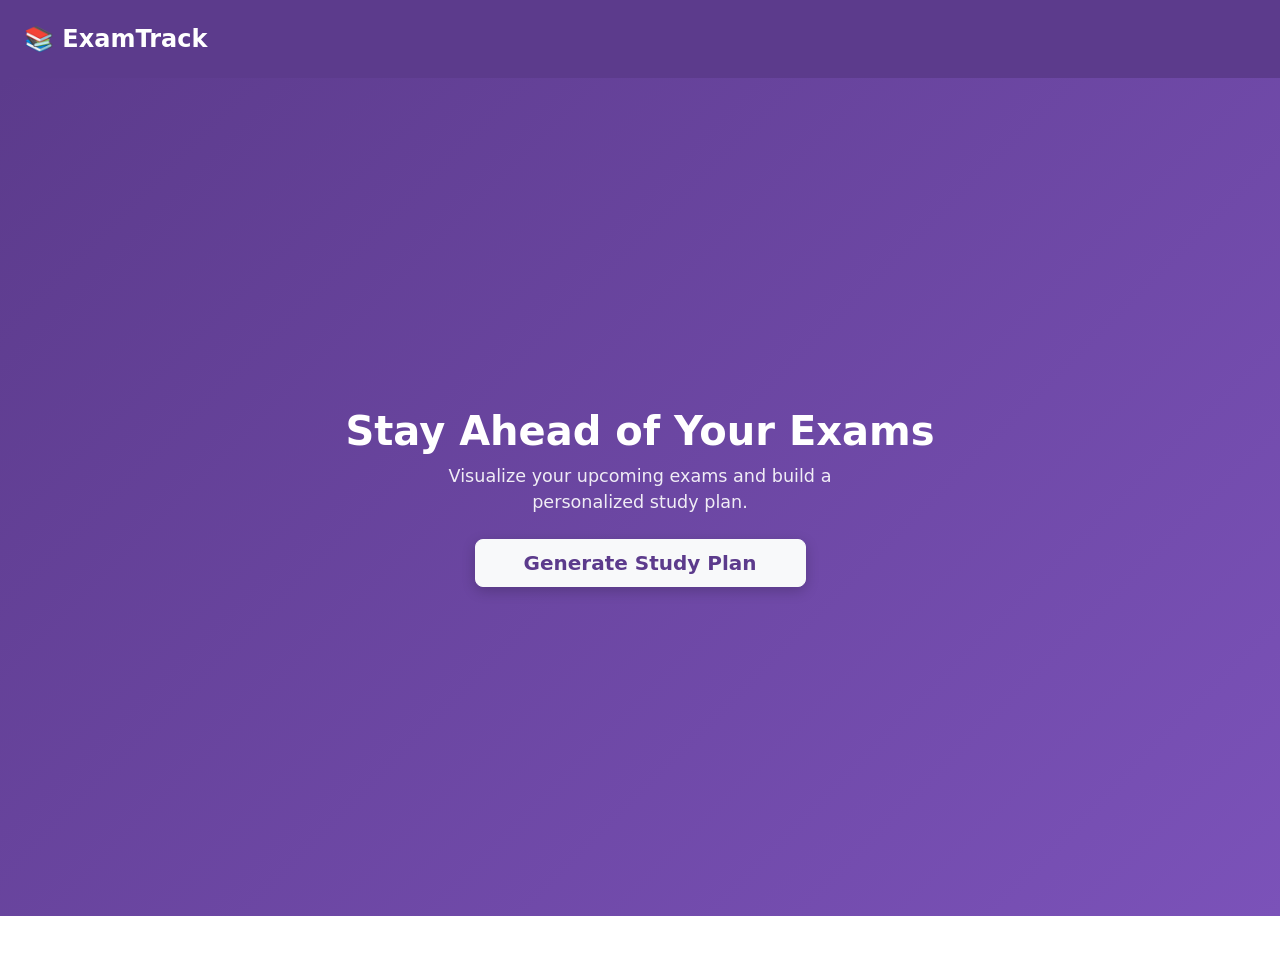
==== index.html @ 0fda8e64 "Task 2 study plan generator" ====
<!doctype html>
<html lang="en">
    <head>
        <meta charset="UTF-8" />
        <meta name="viewport" content="width=device-width, initial-scale=1.0" />
        <title>ExamTrack</title>
        <link
            href="https://cdn.jsdelivr.net/npm/bootstrap@5.3.3/dist/css/bootstrap.min.css"
            rel="stylesheet"
        />
        <link rel="stylesheet" href="style.css" />
    </head>
    <body>
        <nav class="navbar navbar-dark navbar-examtrack px-4 py-3">
            <span class="navbar-brand fw-bold fs-4">📚 ExamTrack</span>
        </nav>

        <!-- Dashboard — Task 1 teammates: add your content inside this div -->
        <div id="view-dashboard">
            <div class="hero-banner text-white text-center py-5 px-3">
                <h1 class="fw-bold mb-2">Stay Ahead of Your Exams</h1>
                <p class="mb-4 hero-sub">
                    Visualize your upcoming exams and build a personalized study
                    plan.
                </p>
                <button
                    class="btn btn-light btn-lg px-5 fw-semibold hero-btn"
                    onclick="showView('view-plan-step1')"
                >
                    Generate Study Plan
                </button>
            </div>

            <div class="container py-4" style="max-width: 700px">
                <!-- Task 1 content goes here -->
            </div>
        </div>

        <!-- Task 2 Step 1: Study Hours -->
        <div id="view-plan-step1" style="display: none">
            <div class="container py-5 form-view">
                <a
                    href="#"
                    class="back-link"
                    onclick="showView('view-dashboard'); return false;"
                    >← Back to Home</a
                >

                <div class="form-card mt-3">
                    <div class="step-bar mb-4">
                        <div class="step-dot active">1</div>
                        <div class="step-line"></div>
                        <div class="step-dot">2</div>
                    </div>

                    <h5 class="fw-bold mb-1">How much can you study?</h5>
                    <p class="text-muted small mb-4">
                        Enter the number of hours you can realistically study
                        per week.
                    </p>

                    <label class="form-label fw-semibold" for="input-study-hours"
                        >Study hours per week</label
                    >
                    <input
                        id="input-study-hours"
                        type="number"
                        min="1"
                        class="form-control form-control-lg"
                        placeholder="e.g. 10"
                    />
                    <div
                        id="study-hours-error"
                        class="invalid-feedback d-block"
                    ></div>

                    <div class="d-flex gap-2 mt-4">
                        <button
                            class="btn btn-outline-secondary flex-fill"
                            onclick="showView('view-dashboard')"
                        >
                            Cancel
                        </button>
                        <button
                            class="btn btn-purple flex-fill"
                            onclick="submitStep1()"
                        >
                            Next →
                        </button>
                    </div>
                </div>
            </div>
        </div>

        <!-- Task 2 Step 2: Obligations -->
        <div id="view-plan-step2" style="display: none">
            <div class="container py-5 form-view">
                <a
                    href="#"
                    class="back-link"
                    onclick="showView('view-plan-step1'); return false;"
                    >← Back</a
                >

                <div class="form-card mt-3">
                    <div class="step-bar mb-4">
                        <div class="step-dot done">✓</div>
                        <div class="step-line active"></div>
                        <div class="step-dot active">2</div>
                    </div>

                    <h5 class="fw-bold mb-1">What else takes up your time?</h5>
                    <p class="text-muted small mb-4">
                        Enter your estimated weekly hours for work, commuting,
                        clubs, etc.
                    </p>

                    <label class="form-label fw-semibold" for="input-obligations"
                        >Obligation hours per week</label
                    >
                    <input
                        id="input-obligations"
                        type="number"
                        min="0"
                        class="form-control form-control-lg"
                        placeholder="e.g. 20"
                    />
                    <div
                        id="obligations-error"
                        class="invalid-feedback d-block"
                    ></div>

                    <div class="d-flex gap-2 mt-4">
                        <button
                            class="btn btn-outline-secondary flex-fill"
                            onclick="showView('view-plan-step1')"
                        >
                            Back
                        </button>
                        <button
                            class="btn btn-purple flex-fill"
                            onclick="submitStep2()"
                        >
                            Generate Plan
                        </button>
                    </div>
                </div>
            </div>
        </div>

        <!-- Task 2: Loading -->
        <div id="view-plan-loading" style="display: none">
            <div class="loading-screen">
                <div
                    class="spinner-border spinner-border-lg text-purple"
                    role="status"
                    aria-label="Loading"
                ></div>
                <p class="text-muted mt-2">Generating your study plan...</p>
            </div>
        </div>

        <!-- Task 2: Output -->
        <div id="view-plan-output" style="display: none">
            <div class="container py-4" style="max-width: 560px">
                <div class="output-header mb-1">
                    <span class="badge bg-success-subtle text-success fw-semibold px-3 py-2">
                        ✓ Plan Ready
                    </span>
                </div>
                <h4 class="fw-bold mt-2">Your Study Plan</h4>
                <p id="plan-summary" class="text-muted small mb-4"></p>
                <div id="plan-schedule"></div>
                <div class="d-flex gap-2 mt-4">
                    <button
                        class="btn btn-outline-secondary flex-fill"
                        onclick="showView('view-plan-step1')"
                    >
                        Generate Again
                    </button>
                    <button
                        class="btn btn-purple flex-fill"
                        onclick="showView('view-dashboard')"
                    >
                        Back to Home
                    </button>
                </div>
            </div>
        </div>

        <script src="script.js"></script>
    </body>
</html>
---- style.css ----
/* ── Brand colors ── */
.navbar-examtrack {
    background-color: #5c3b8c;
}

.btn-purple {
    background-color: #5c3b8c;
    color: #fff;
    border: none;
}

.btn-purple:hover {
    background-color: #4a2e73;
    color: #fff;
}

.text-purple {
    color: #5c3b8c !important;
}

/* ── Hero banner ── */
.hero-banner {
    background: linear-gradient(135deg, #5c3b8c 0%, #7b52b9 100%);
    min-height: calc(100vh - 62px);
    display: flex;
    flex-direction: column;
    align-items: center;
    justify-content: center;
}

.hero-sub {
    font-size: 1.1rem;
    opacity: 0.9;
    max-width: 420px;
    margin: 0 auto 1.5rem;
}

.hero-btn {
    color: #5c3b8c;
    box-shadow: 0 4px 14px rgba(0, 0, 0, 0.2);
    transition: transform 0.15s ease, box-shadow 0.15s ease;
}

.hero-btn:hover {
    transform: translateY(-2px);
    box-shadow: 0 6px 18px rgba(0, 0, 0, 0.25);
}

/* ── Form views ── */
.form-view {
    max-width: 500px;
}

.back-link {
    color: #6c757d;
    text-decoration: none;
    font-size: 0.9rem;
}

.back-link:hover {
    color: #5c3b8c;
    text-decoration: underline;
}

.form-card {
    background: #fff;
    border: 1px solid #e5e7eb;
    border-radius: 16px;
    padding: 2rem;
    box-shadow: 0 2px 12px rgba(92, 59, 140, 0.08);
}

/* ── Step indicator ── */
.step-bar {
    display: flex;
    align-items: center;
    gap: 0;
}

.step-dot {
    width: 32px;
    height: 32px;
    border-radius: 50%;
    background: #e9ecef;
    color: #adb5bd;
    font-size: 0.85rem;
    font-weight: 700;
    display: flex;
    align-items: center;
    justify-content: center;
    flex-shrink: 0;
}

.step-dot.active {
    background: #5c3b8c;
    color: #fff;
}

.step-dot.done {
    background: #198754;
    color: #fff;
}

.step-line {
    flex: 1;
    height: 3px;
    background: #e9ecef;
    margin: 0 6px;
}

.step-line.active {
    background: #5c3b8c;
}

/* ── Loading screen ── */
.loading-screen {
    min-height: 60vh;
    display: flex;
    flex-direction: column;
    align-items: center;
    justify-content: center;
    gap: 0.5rem;
}

.spinner-border-lg {
    width: 3rem;
    height: 3rem;
    border-width: 0.3em;
}

/* ── Output schedule cards ── */
.plan-day-card {
    border: 1px solid #e5e7eb;
    border-radius: 12px;
    overflow: hidden;
    margin-bottom: 0.75rem;
    box-shadow: 0 1px 4px rgba(0, 0, 0, 0.06);
}

.plan-day-header {
    background: #5c3b8c;
    color: #fff;
    padding: 0.5rem 1rem;
    font-weight: 700;
    font-size: 0.85rem;
    letter-spacing: 0.5px;
    text-transform: uppercase;
}

.plan-day-body {
    padding: 0.6rem 1rem;
    background: #fff;
    display: flex;
    align-items: center;
    justify-content: space-between;
    gap: 0.5rem;
}

.plan-day-body.rest {
    background: #f8f9fa;
}

.plan-hours-badge {
    background: #ede9fe;
    color: #5c3b8c;
    font-weight: 700;
    font-size: 0.8rem;
    padding: 0.25rem 0.6rem;
    border-radius: 20px;
    white-space: nowrap;
    flex-shrink: 0;
}
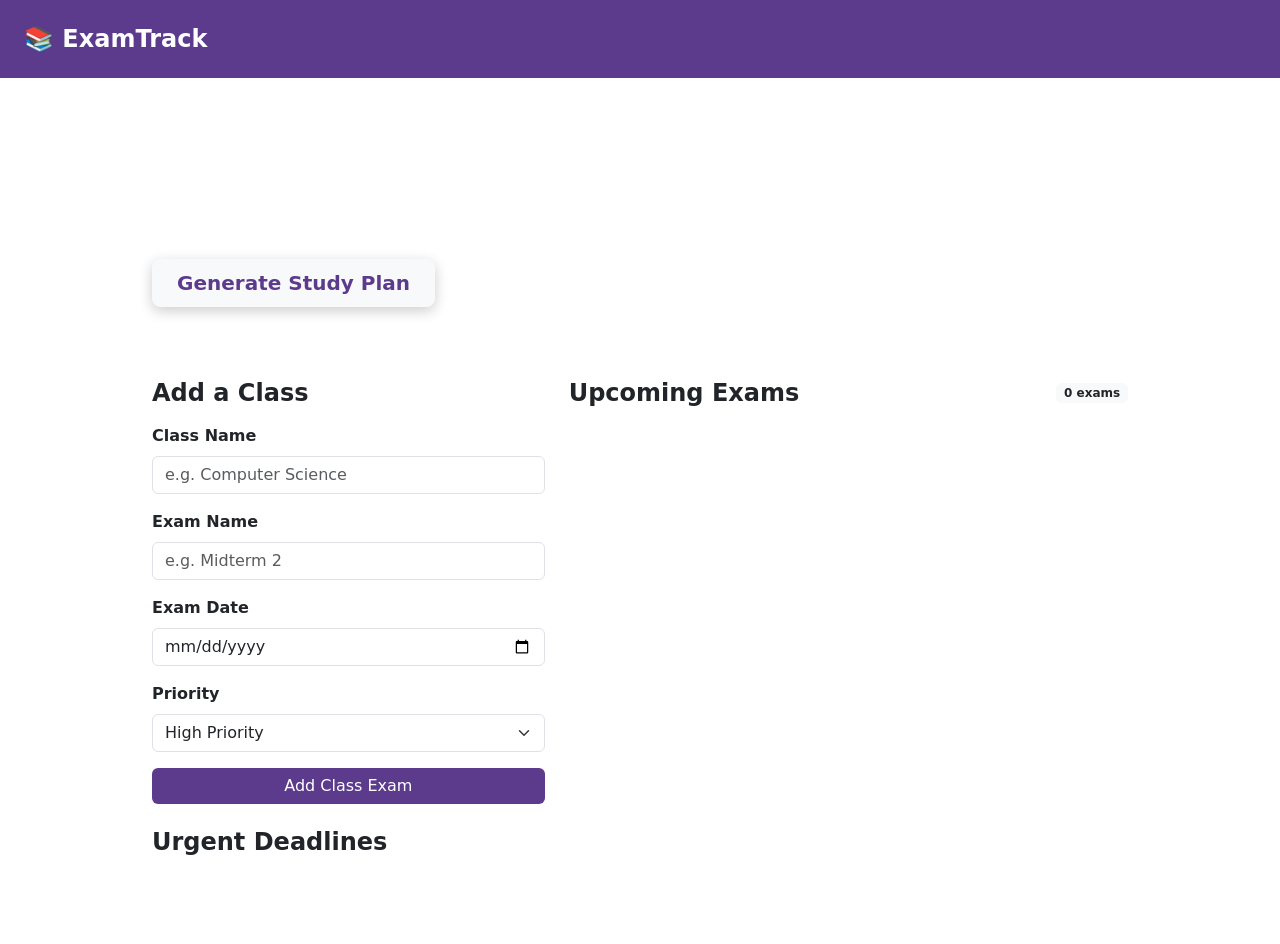
==== commit 16a8dc09: "Update index.html" ====
--- a/index.html
+++ b/index.html
@@ -17,19 +17,86 @@
 
         <!-- Dashboard — Task 1 teammates: add your content inside this div -->
         <div id="view-dashboard">
-            <div class="hero-banner text-white text-center py-5 px-3">
-                <h1 class="fw-bold mb-2">Stay Ahead of Your Exams</h1>
-                <p class="mb-4 hero-sub">
-                    Visualize your upcoming exams and build a personalized study
-                    plan.
-                </p>
-                <button
-                    class="btn btn-light btn-lg px-5 fw-semibold hero-btn"
-                    onclick="showView('view-plan-step1')"
-                >
-                    Generate Study Plan
-                </button>
-            </div>
+    <div class="dashboard-hero text-white px-4 py-5">
+        <div class="container" style="max-width: 1000px">
+            <h1 class="fw-bold mb-2">ExamTrack Dashboard</h1>
+            <p class="mb-4 hero-sub">
+                Add your classes, track upcoming exams, and generate a personalized study plan.
+            </p>
+            <button
+                class="btn btn-light btn-lg px-4 fw-semibold hero-btn"
+                onclick="showView('view-plan-step1')"
+            >
+                Generate Study Plan
+            </button>
+        </div>
+    </div>
+
+    <div class="container py-4" style="max-width: 1000px">
+        <div class="row g-4">
+            <!-- Add Class Form -->
+            <div class="col-md-5">
+                <div class="dashboard-card">
+                    <h4 class="fw-bold mb-3">Add a Class</h4>
+
+                    <label class="form-label fw-semibold">Class Name</label>
+                    <input
+                        id="class-name"
+                        type="text"
+                        class="form-control mb-3"
+                        placeholder="e.g. Computer Science"
+                    />
+
+                    <label class="form-label fw-semibold">Exam Name</label>
+                    <input
+                        id="exam-name"
+                        type="text"
+                        class="form-control mb-3"
+                        placeholder="e.g. Midterm 2"
+                    />
+
+                    <label class="form-label fw-semibold">Exam Date</label>
+                    <input
+                        id="exam-date"
+                        type="date"
+                        class="form-control mb-3"
+                    />
+
+                    <label class="form-label fw-semibold">Priority</label>
+                    <select id="exam-priority" class="form-select mb-3">
+                        <option value="high">High Priority</option>
+                        <option value="medium">Medium Priority</option>
+                        <option value="low">Low Priority</option>
+                    </select>
+
+                    <div id="class-error" class="text-danger small mb-2"></div>
+
+                    <button class="btn btn-purple w-100" onclick="addClassExam()">
+                        Add Class Exam
+                    </button>
+                </div>
+            </div>
+
+            <!-- Upcoming Exams -->
+            <div class="col-md-7">
+                <div class="dashboard-card">
+                    <div class="d-flex justify-content-between align-items-center mb-3">
+                        <h4 class="fw-bold mb-0">Upcoming Exams</h4>
+                        <span class="badge bg-light text-dark" id="exam-count">0 exams</span>
+                    </div>
+
+                    <div id="exam-list"></div>
+                </div>
+            </div>
+        </div>
+
+        <!-- Urgent Section -->
+        <div class="dashboard-card mt-4">
+            <h4 class="fw-bold mb-3">Urgent Deadlines</h4>
+            <div id="urgent-list"></div>
+        </div>
+    </div>
+</div>
 
             <div class="container py-4" style="max-width: 700px">
                 <!-- Task 1 content goes here -->
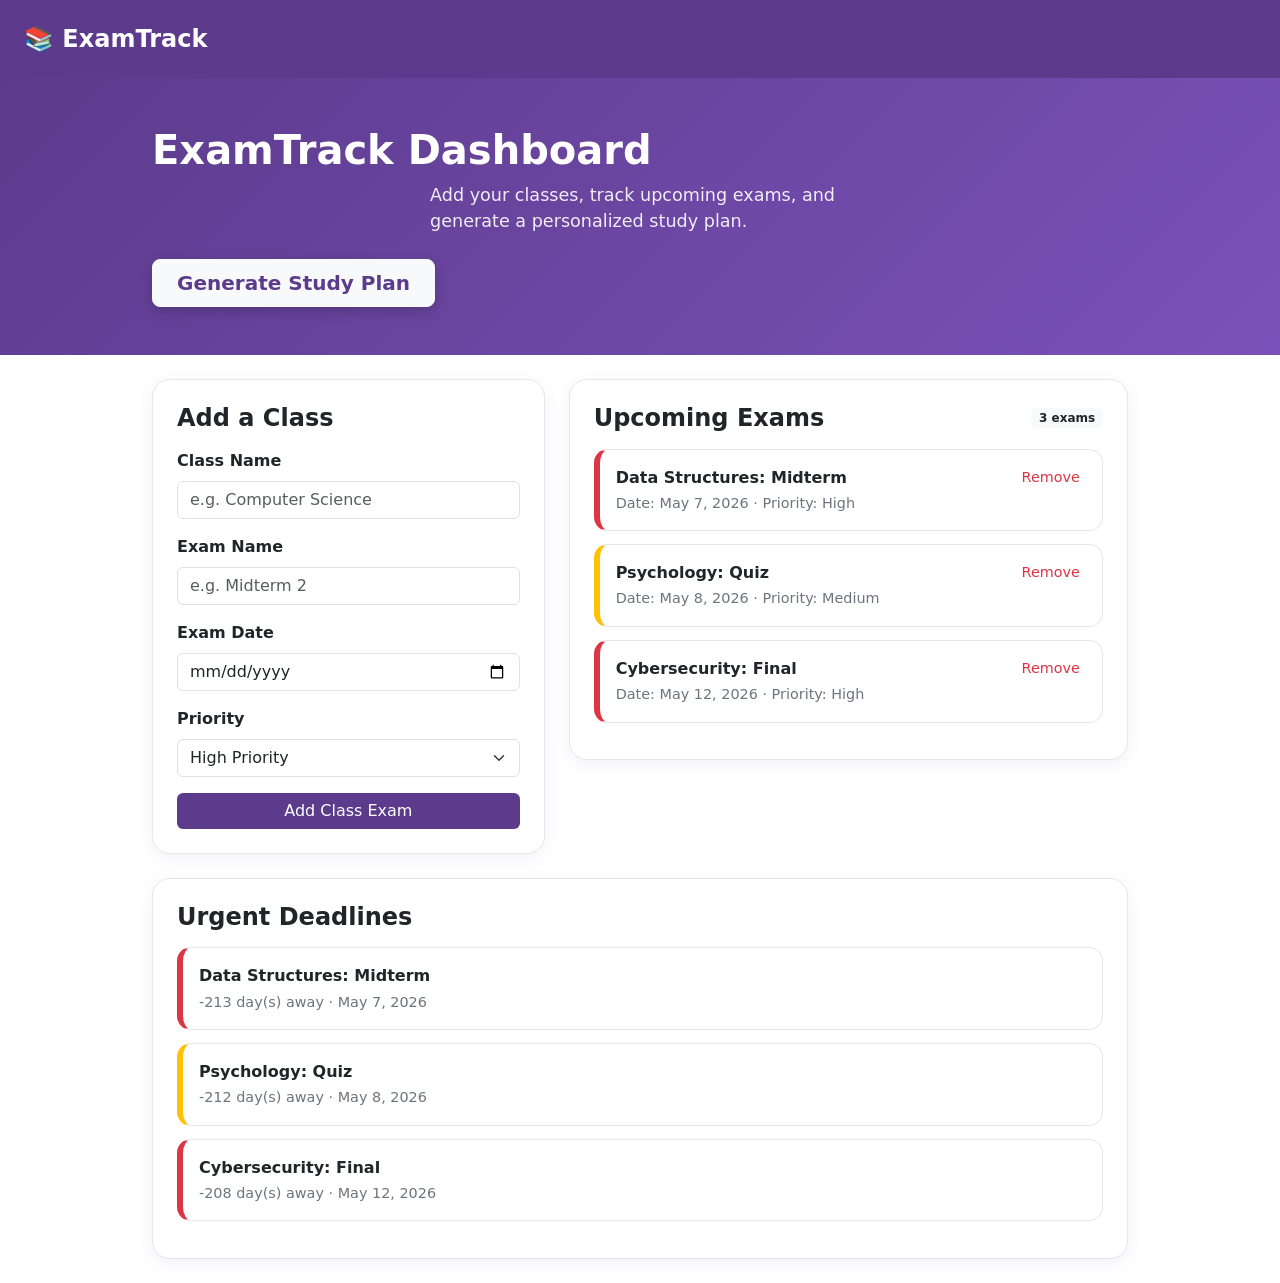
==== commit 18b78405: "Update index.html" ====
--- a/index.html
+++ b/index.html
@@ -98,10 +98,7 @@
     </div>
 </div>
 
-            <div class="container py-4" style="max-width: 700px">
-                <!-- Task 1 content goes here -->
-            </div>
-        </div>
+
 
         <!-- Task 2 Step 1: Study Hours -->
         <div id="view-plan-step1" style="display: none">
--- a/style.css
+++ b/style.css
@@ -170,3 +170,63 @@
     white-space: nowrap;
     flex-shrink: 0;
 }
+
+/* ── Dashboard ── */
+.dashboard-hero {
+    background: linear-gradient(135deg, #5c3b8c 0%, #7b52b9 100%);
+}
+
+.dashboard-card {
+    background: #fff;
+    border: 1px solid #e5e7eb;
+    border-radius: 18px;
+    padding: 1.5rem;
+    box-shadow: 0 4px 16px rgba(92, 59, 140, 0.08);
+}
+
+.exam-card {
+    border: 1px solid #e5e7eb;
+    border-left: 6px solid #5c3b8c;
+    border-radius: 14px;
+    padding: 1rem;
+    margin-bottom: 0.8rem;
+    background: #fff;
+}
+
+.exam-title {
+    font-weight: 700;
+    margin-bottom: 0.2rem;
+}
+
+.exam-meta {
+    color: #6c757d;
+    font-size: 0.9rem;
+}
+
+.empty-state {
+    text-align: center;
+    color: #6c757d;
+    padding: 2rem 1rem;
+    background: #f8f9fa;
+    border-radius: 14px;
+}
+
+.priority-high {
+    border-left-color: #dc3545;
+}
+
+.priority-medium {
+    border-left-color: #ffc107;
+}
+
+.priority-low {
+    border-left-color: #198754;
+}
+
+.delete-btn {
+    border: none;
+    background: transparent;
+    color: #dc3545;
+    font-size: 0.9rem;
+    cursor: pointer;
+}
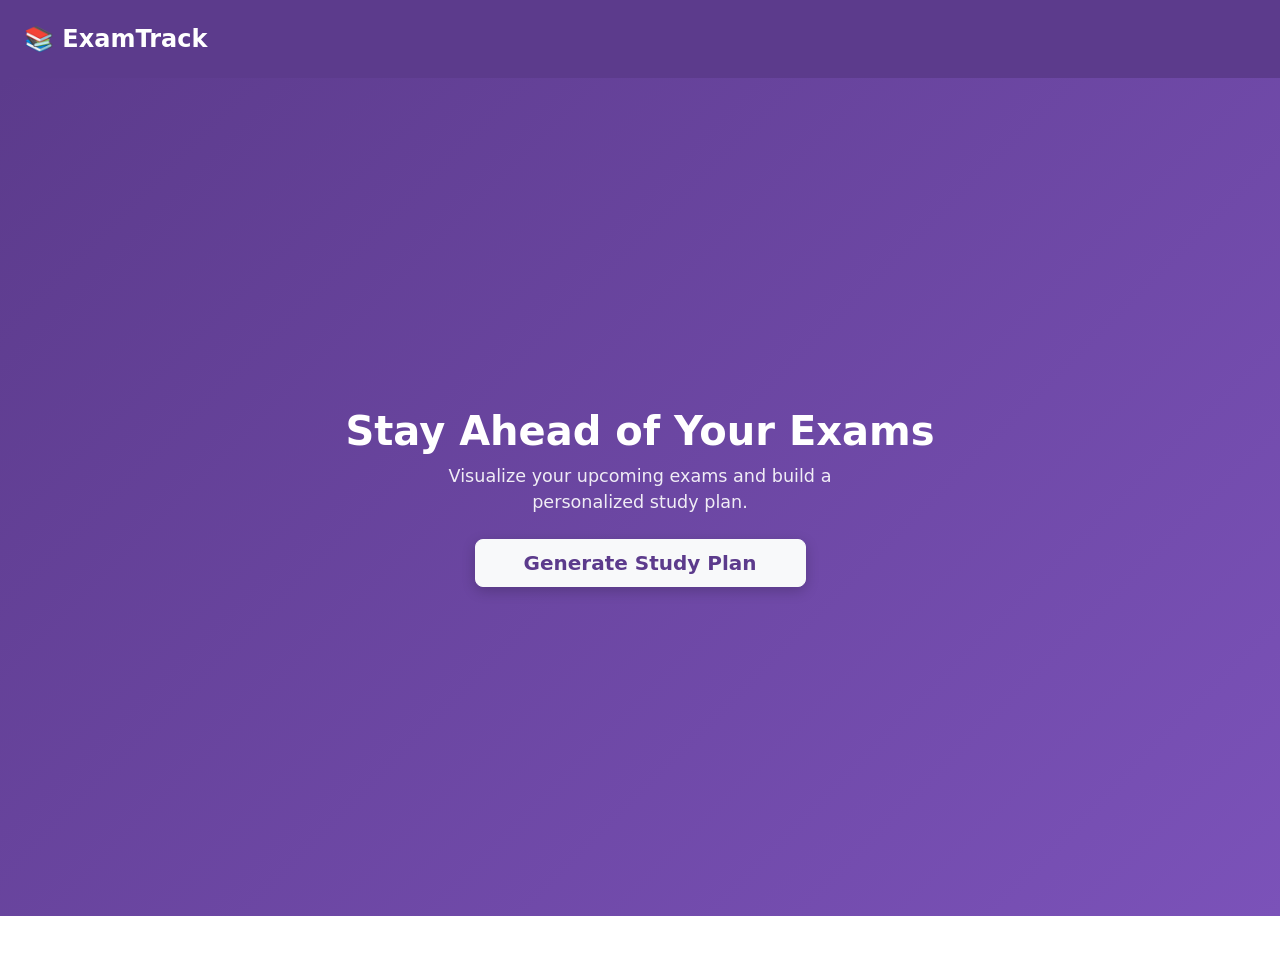
==== commit 690fe5e1: "moved task 2 to study-plan.html" ====
--- a/index.html
+++ b/index.html
@@ -17,241 +17,23 @@
 
         <!-- Dashboard — Task 1 teammates: add your content inside this div -->
         <div id="view-dashboard">
-    <div class="dashboard-hero text-white px-4 py-5">
-        <div class="container" style="max-width: 1000px">
-            <h1 class="fw-bold mb-2">ExamTrack Dashboard</h1>
-            <p class="mb-4 hero-sub">
-                Add your classes, track upcoming exams, and generate a personalized study plan.
-            </p>
-            <button
-                class="btn btn-light btn-lg px-4 fw-semibold hero-btn"
-                onclick="showView('view-plan-step1')"
-            >
-                Generate Study Plan
-            </button>
-        </div>
-    </div>
-
-    <div class="container py-4" style="max-width: 1000px">
-        <div class="row g-4">
-            <!-- Add Class Form -->
-            <div class="col-md-5">
-                <div class="dashboard-card">
-                    <h4 class="fw-bold mb-3">Add a Class</h4>
-
-                    <label class="form-label fw-semibold">Class Name</label>
-                    <input
-                        id="class-name"
-                        type="text"
-                        class="form-control mb-3"
-                        placeholder="e.g. Computer Science"
-                    />
-
-                    <label class="form-label fw-semibold">Exam Name</label>
-                    <input
-                        id="exam-name"
-                        type="text"
-                        class="form-control mb-3"
-                        placeholder="e.g. Midterm 2"
-                    />
-
-                    <label class="form-label fw-semibold">Exam Date</label>
-                    <input
-                        id="exam-date"
-                        type="date"
-                        class="form-control mb-3"
-                    />
-
-                    <label class="form-label fw-semibold">Priority</label>
-                    <select id="exam-priority" class="form-select mb-3">
-                        <option value="high">High Priority</option>
-                        <option value="medium">Medium Priority</option>
-                        <option value="low">Low Priority</option>
-                    </select>
-
-                    <div id="class-error" class="text-danger small mb-2"></div>
-
-                    <button class="btn btn-purple w-100" onclick="addClassExam()">
-                        Add Class Exam
-                    </button>
-                </div>
+            <div class="hero-banner text-white text-center py-5 px-3">
+                <h1 class="fw-bold mb-2">Stay Ahead of Your Exams</h1>
+                <p class="mb-4 hero-sub">
+                    Visualize your upcoming exams and build a personalized study
+                    plan.
+                </p>
+                <button
+                    class="btn btn-light btn-lg px-5 fw-semibold hero-btn"
+                    onclick="window.location.href='study-plan.html'"
+                >
+                    Generate Study Plan
+                </button>
             </div>
 
-            <!-- Upcoming Exams -->
-            <div class="col-md-7">
-                <div class="dashboard-card">
-                    <div class="d-flex justify-content-between align-items-center mb-3">
-                        <h4 class="fw-bold mb-0">Upcoming Exams</h4>
-                        <span class="badge bg-light text-dark" id="exam-count">0 exams</span>
-                    </div>
-
-                    <div id="exam-list"></div>
-                </div>
+            <div class="container py-4" style="max-width: 700px">
+                <!-- Task 1 content goes here -->
             </div>
         </div>
-
-        <!-- Urgent Section -->
-        <div class="dashboard-card mt-4">
-            <h4 class="fw-bold mb-3">Urgent Deadlines</h4>
-            <div id="urgent-list"></div>
-        </div>
-    </div>
-</div>
-
-
-
-        <!-- Task 2 Step 1: Study Hours -->
-        <div id="view-plan-step1" style="display: none">
-            <div class="container py-5 form-view">
-                <a
-                    href="#"
-                    class="back-link"
-                    onclick="showView('view-dashboard'); return false;"
-                    >← Back to Home</a
-                >
-
-                <div class="form-card mt-3">
-                    <div class="step-bar mb-4">
-                        <div class="step-dot active">1</div>
-                        <div class="step-line"></div>
-                        <div class="step-dot">2</div>
-                    </div>
-
-                    <h5 class="fw-bold mb-1">How much can you study?</h5>
-                    <p class="text-muted small mb-4">
-                        Enter the number of hours you can realistically study
-                        per week.
-                    </p>
-
-                    <label class="form-label fw-semibold" for="input-study-hours"
-                        >Study hours per week</label
-                    >
-                    <input
-                        id="input-study-hours"
-                        type="number"
-                        min="1"
-                        class="form-control form-control-lg"
-                        placeholder="e.g. 10"
-                    />
-                    <div
-                        id="study-hours-error"
-                        class="invalid-feedback d-block"
-                    ></div>
-
-                    <div class="d-flex gap-2 mt-4">
-                        <button
-                            class="btn btn-outline-secondary flex-fill"
-                            onclick="showView('view-dashboard')"
-                        >
-                            Cancel
-                        </button>
-                        <button
-                            class="btn btn-purple flex-fill"
-                            onclick="submitStep1()"
-                        >
-                            Next →
-                        </button>
-                    </div>
-                </div>
-            </div>
-        </div>
-
-        <!-- Task 2 Step 2: Obligations -->
-        <div id="view-plan-step2" style="display: none">
-            <div class="container py-5 form-view">
-                <a
-                    href="#"
-                    class="back-link"
-                    onclick="showView('view-plan-step1'); return false;"
-                    >← Back</a
-                >
-
-                <div class="form-card mt-3">
-                    <div class="step-bar mb-4">
-                        <div class="step-dot done">✓</div>
-                        <div class="step-line active"></div>
-                        <div class="step-dot active">2</div>
-                    </div>
-
-                    <h5 class="fw-bold mb-1">What else takes up your time?</h5>
-                    <p class="text-muted small mb-4">
-                        Enter your estimated weekly hours for work, commuting,
-                        clubs, etc.
-                    </p>
-
-                    <label class="form-label fw-semibold" for="input-obligations"
-                        >Obligation hours per week</label
-                    >
-                    <input
-                        id="input-obligations"
-                        type="number"
-                        min="0"
-                        class="form-control form-control-lg"
-                        placeholder="e.g. 20"
-                    />
-                    <div
-                        id="obligations-error"
-                        class="invalid-feedback d-block"
-                    ></div>
-
-                    <div class="d-flex gap-2 mt-4">
-                        <button
-                            class="btn btn-outline-secondary flex-fill"
-                            onclick="showView('view-plan-step1')"
-                        >
-                            Back
-                        </button>
-                        <button
-                            class="btn btn-purple flex-fill"
-                            onclick="submitStep2()"
-                        >
-                            Generate Plan
-                        </button>
-                    </div>
-                </div>
-            </div>
-        </div>
-
-        <!-- Task 2: Loading -->
-        <div id="view-plan-loading" style="display: none">
-            <div class="loading-screen">
-                <div
-                    class="spinner-border spinner-border-lg text-purple"
-                    role="status"
-                    aria-label="Loading"
-                ></div>
-                <p class="text-muted mt-2">Generating your study plan...</p>
-            </div>
-        </div>
-
-        <!-- Task 2: Output -->
-        <div id="view-plan-output" style="display: none">
-            <div class="container py-4" style="max-width: 560px">
-                <div class="output-header mb-1">
-                    <span class="badge bg-success-subtle text-success fw-semibold px-3 py-2">
-                        ✓ Plan Ready
-                    </span>
-                </div>
-                <h4 class="fw-bold mt-2">Your Study Plan</h4>
-                <p id="plan-summary" class="text-muted small mb-4"></p>
-                <div id="plan-schedule"></div>
-                <div class="d-flex gap-2 mt-4">
-                    <button
-                        class="btn btn-outline-secondary flex-fill"
-                        onclick="showView('view-plan-step1')"
-                    >
-                        Generate Again
-                    </button>
-                    <button
-                        class="btn btn-purple flex-fill"
-                        onclick="showView('view-dashboard')"
-                    >
-                        Back to Home
-                    </button>
-                </div>
-            </div>
-        </div>
-
-        <script src="script.js"></script>
     </body>
 </html>
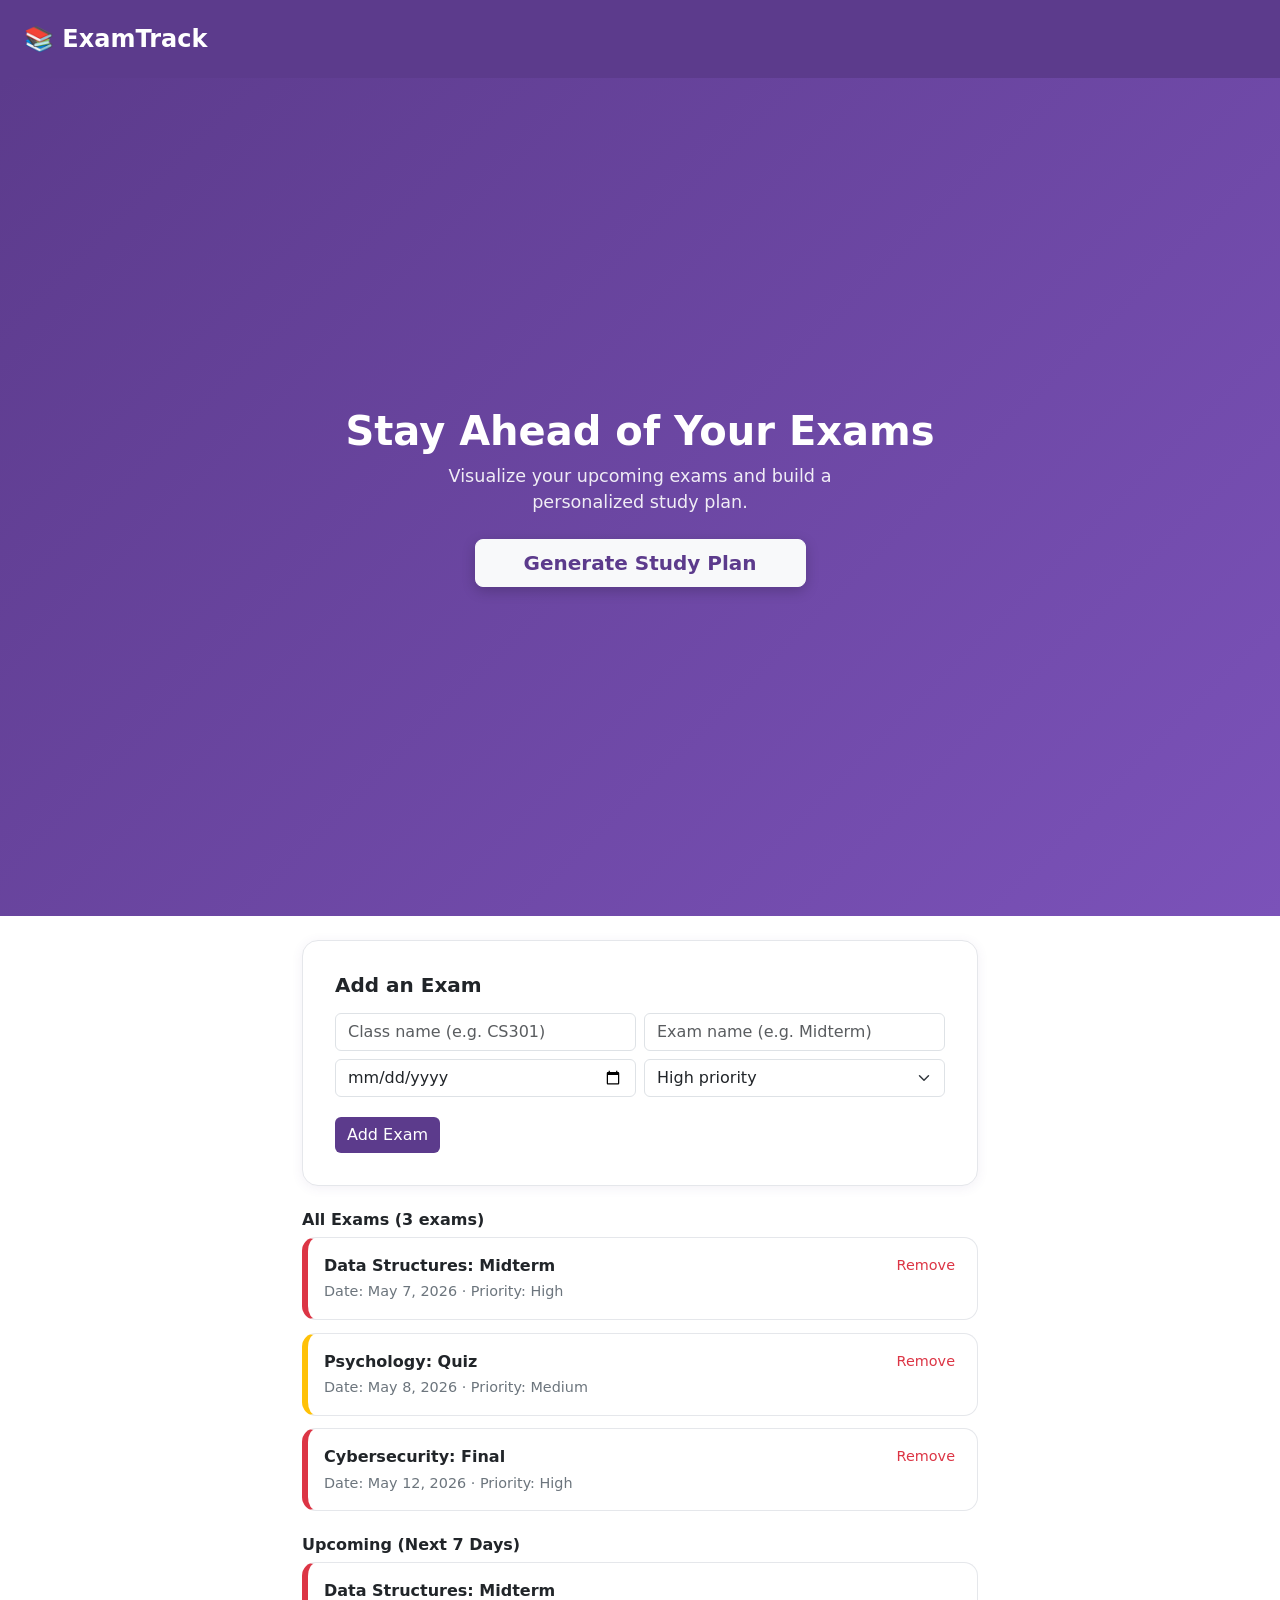
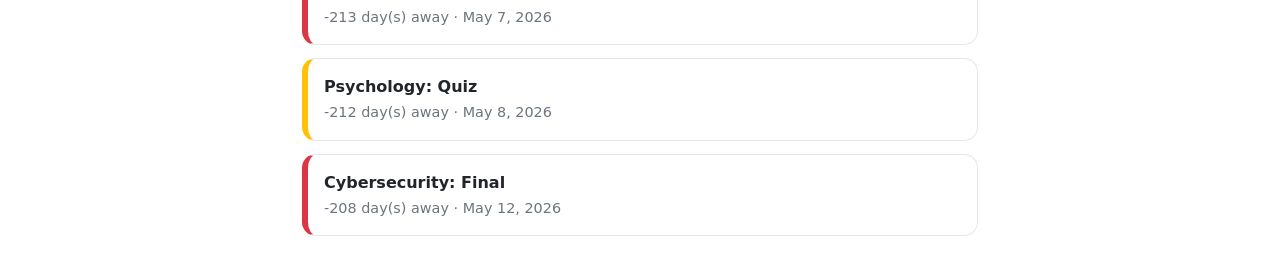
==== commit 32c30de2: "Merge branch 'main' of https://github.com/GuyWhoCode/CS-2450-Final-Project" ====
--- a/index.html
+++ b/index.html
@@ -15,7 +15,6 @@
             <span class="navbar-brand fw-bold fs-4">📚 ExamTrack</span>
         </nav>
 
-        <!-- Dashboard — Task 1 teammates: add your content inside this div -->
         <div id="view-dashboard">
             <div class="hero-banner text-white text-center py-5 px-3">
                 <h1 class="fw-bold mb-2">Stay Ahead of Your Exams</h1>
@@ -32,8 +31,58 @@
             </div>
 
             <div class="container py-4" style="max-width: 700px">
-                <!-- Task 1 content goes here -->
+                <div class="form-card mb-4">
+                    <h5 class="fw-bold mb-3">Add an Exam</h5>
+                    <div class="row g-2">
+                        <div class="col-md-6">
+                            <input
+                                id="class-name"
+                                type="text"
+                                class="form-control"
+                                placeholder="Class name (e.g. CS301)"
+                            />
+                        </div>
+                        <div class="col-md-6">
+                            <input
+                                id="exam-name"
+                                type="text"
+                                class="form-control"
+                                placeholder="Exam name (e.g. Midterm)"
+                            />
+                        </div>
+                        <div class="col-md-6">
+                            <input
+                                id="exam-date"
+                                type="date"
+                                class="form-control"
+                            />
+                        </div>
+                        <div class="col-md-6">
+                            <select id="exam-priority" class="form-select">
+                                <option value="high">High priority</option>
+                                <option value="medium">Medium priority</option>
+                                <option value="low">Low priority</option>
+                            </select>
+                        </div>
+                    </div>
+                    <div id="class-error" class="invalid-feedback d-block mt-1"></div>
+                    <button class="btn btn-purple mt-3" onclick="addClassExam()">
+                        Add Exam
+                    </button>
+                </div>
+
+                <div class="d-flex justify-content-between align-items-center mb-2">
+                    <h6 class="fw-bold mb-0">
+                        All Exams (<span id="exam-count">0 exams</span>)
+                    </h6>
+                </div>
+                <div id="exam-list" class="mb-4"></div>
+
+                <h6 class="fw-bold mb-2">Upcoming (Next 7 Days)</h6>
+                <div id="urgent-list"></div>
             </div>
         </div>
+
+        <script src="script.js"></script>
     </body>
 </html>
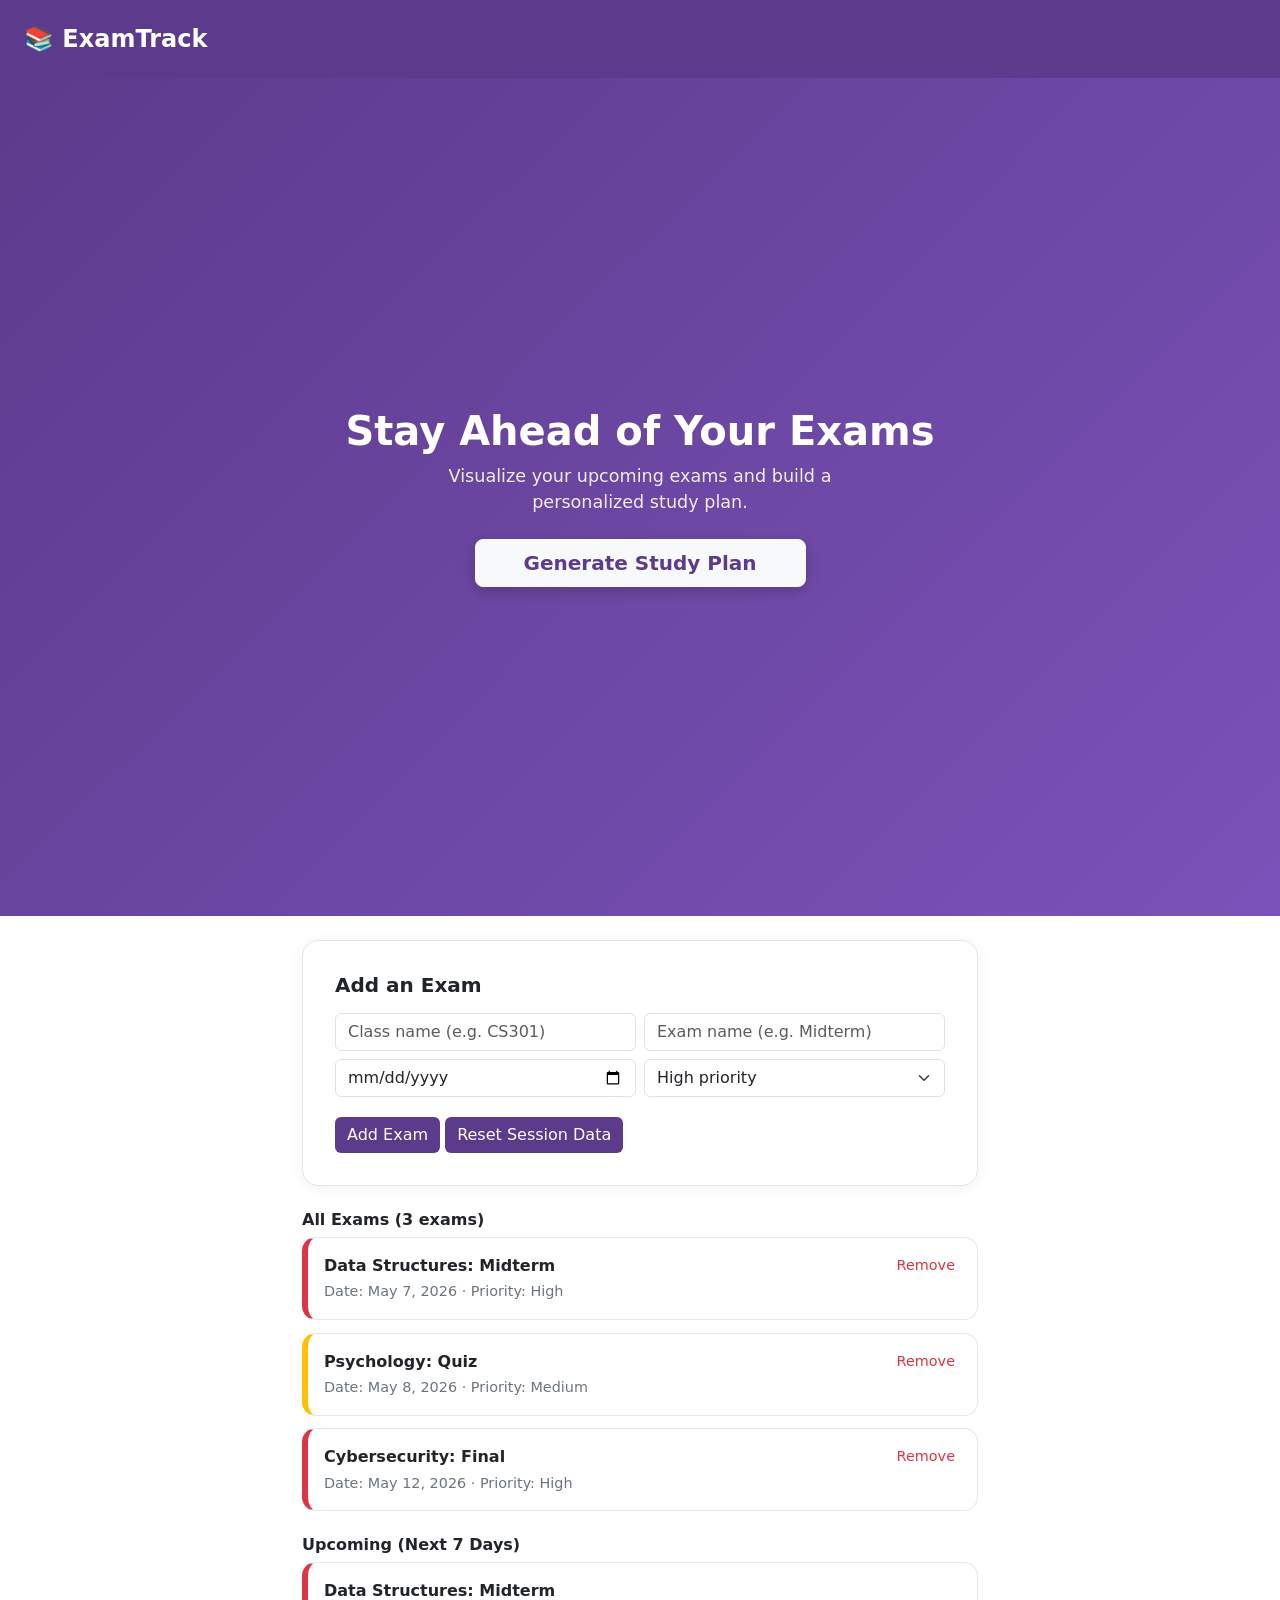
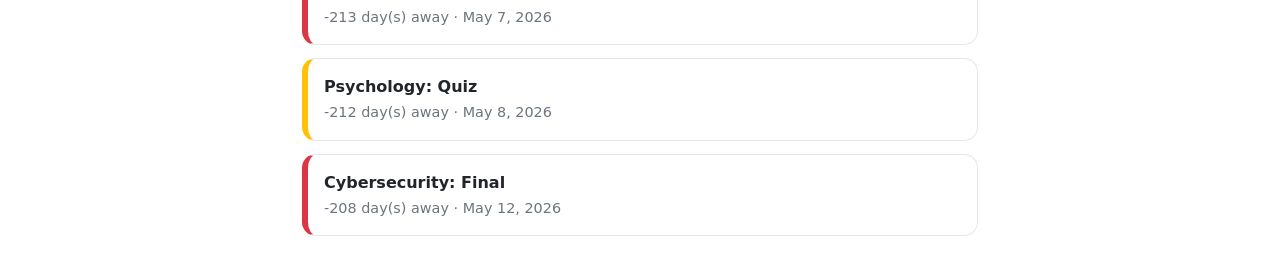
==== commit c9f5ca65: "feat: load with session store" ====
--- a/index.html
+++ b/index.html
@@ -24,7 +24,7 @@
                 </p>
                 <button
                     class="btn btn-light btn-lg px-5 fw-semibold hero-btn"
-                    onclick="window.location.href='study-plan.html'"
+                    onclick="window.location.href = './study-plan/index.html'"
                 >
                     Generate Study Plan
                 </button>
@@ -36,11 +36,14 @@
                     <div class="row g-2">
                         <div class="col-md-6">
                             <input
+                                type="text"
                                 id="class-name"
-                                type="text"
+                                list="classOptions"
                                 class="form-control"
                                 placeholder="Class name (e.g. CS301)"
                             />
+
+                            <datalist id="classOptions"></datalist>
                         </div>
                         <div class="col-md-6">
                             <input
@@ -65,13 +68,28 @@
                             </select>
                         </div>
                     </div>
-                    <div id="class-error" class="invalid-feedback d-block mt-1"></div>
-                    <button class="btn btn-purple mt-3" onclick="addClassExam()">
+                    <div
+                        id="class-error"
+                        class="invalid-feedback d-block mt-1"
+                    ></div>
+                    <button
+                        class="btn btn-purple mt-3"
+                        onclick="addClassExam()"
+                    >
                         Add Exam
+                    </button>
+                    <button
+                        class="btn btn-purple mt-3"
+                        id="resetBtn"
+                        onclick="sessionStorage.clear();"
+                    >
+                        Reset Session Data
                     </button>
                 </div>
 
-                <div class="d-flex justify-content-between align-items-center mb-2">
+                <div
+                    class="d-flex justify-content-between align-items-center mb-2"
+                >
                     <h6 class="fw-bold mb-0">
                         All Exams (<span id="exam-count">0 exams</span>)
                     </h6>
